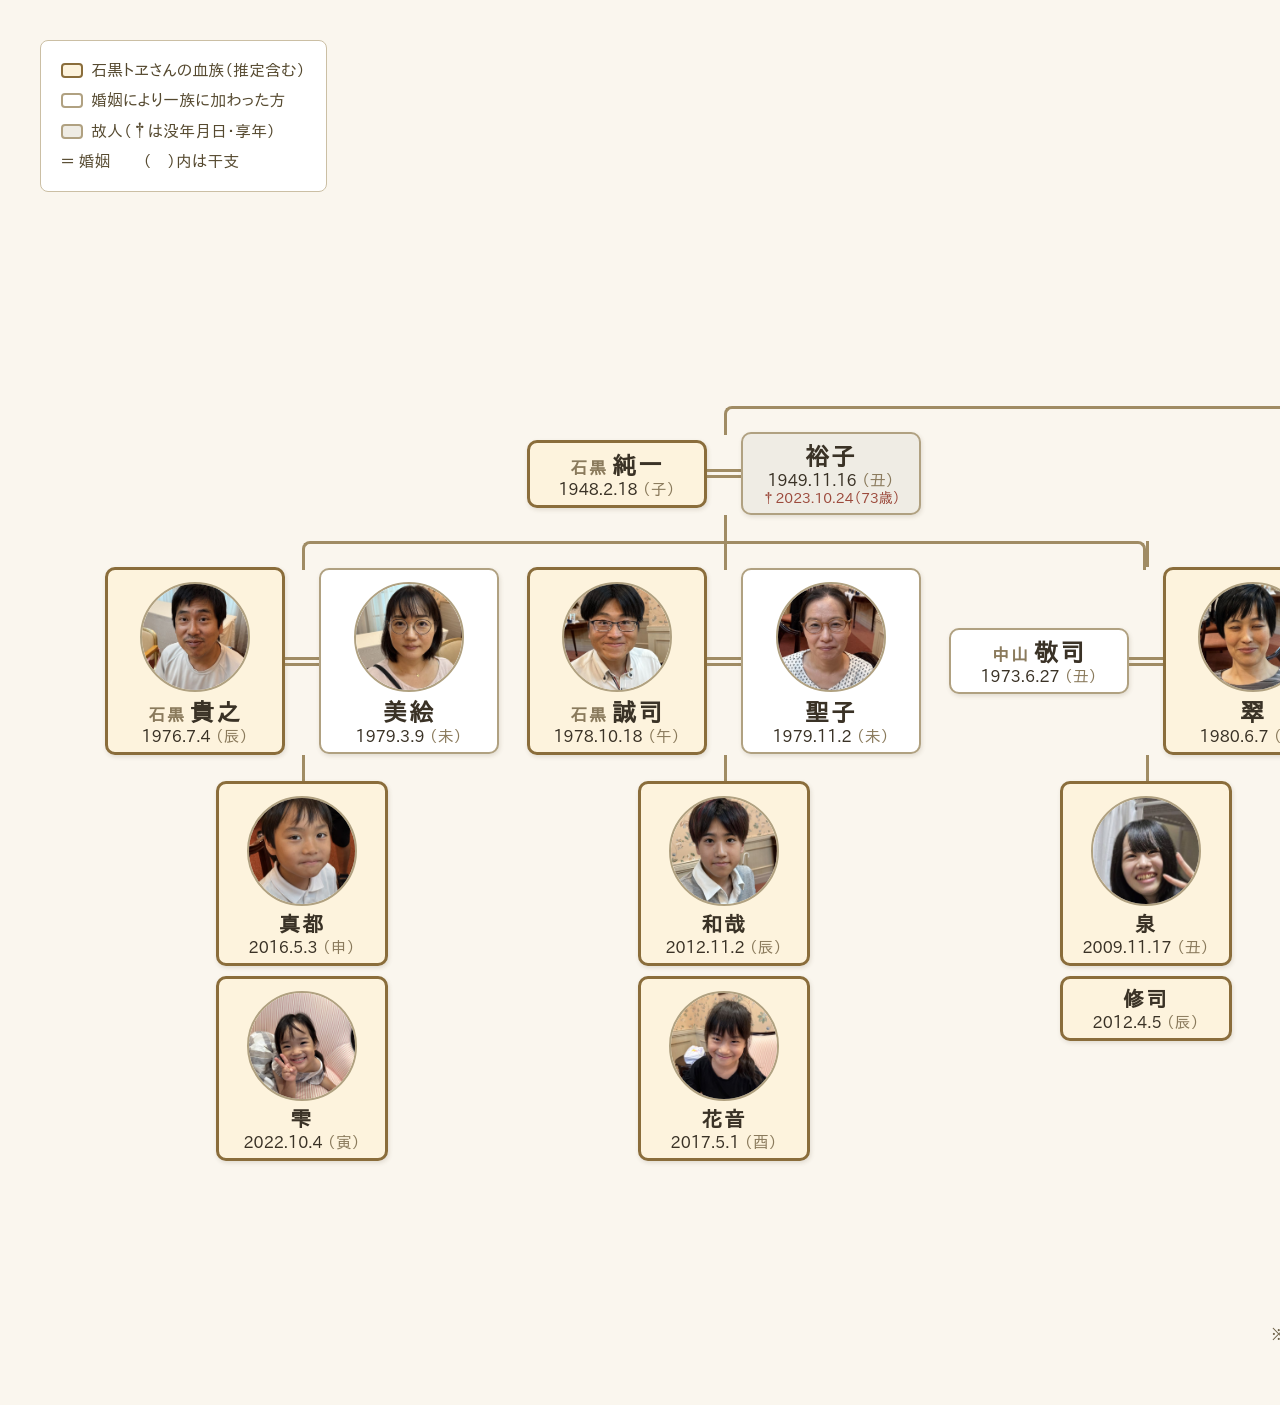
==== family-tree/family-tree.html @ 75225926 "Add photos for Kiyoko, Kazuya, Kanon, Midori, Izumi Co-Authored-By: Claude Fable 5 <noreply@anthropi" ====
<!DOCTYPE html>
<html lang="ja">
<head>
<meta charset="UTF-8">
<title>家系図</title>
<style>
  @page { size: 3400px 1460px; margin: 0; }
  * { margin: 0; padding: 0; box-sizing: border-box; }
  body {
    font-family: "IPAPGothic", "IPAGothic", sans-serif;
    background: #faf6ee;
    color: #3a3226;
    width: 3400px;
    padding: 40px 30px 30px;
  }
  h1 {
    text-align: center;
    font-size: 44px;
    letter-spacing: 24px;
    margin-bottom: 6px;
  }
  .subtitle {
    text-align: center;
    font-size: 18px;
    color: #8a7a5c;
    letter-spacing: 4px;
    margin-bottom: 24px;
  }

  /* ---- tree connectors ---- */
  .tree ul {
    display: flex;
    justify-content: center;
    padding-top: 26px;
    position: relative;
    list-style: none;
  }
  /* vertical line dropping from parent to children bus */
  .tree ul::before {
    content: '';
    position: absolute;
    top: 0; left: 50%;
    border-left: 3px solid #a08c64;
    height: 26px;
  }
  .tree li {
    display: flex;
    flex-direction: column;
    align-items: center;
    position: relative;
    padding: 26px 14px 0 14px;
  }
  .tree li::before, .tree li::after {
    content: '';
    position: absolute;
    top: 0; right: 50%;
    border-top: 3px solid #a08c64;
    width: 50%; height: 26px;
  }
  .tree li::after {
    right: auto; left: 50%;
    border-left: 3px solid #a08c64;
  }
  .tree li:only-child::after, .tree li:only-child::before { display: none; }
  .tree li:first-child::before, .tree li:last-child::after { border-top: 0 none; }
  .tree li:last-child::before {
    border-right: 3px solid #a08c64;
    border-radius: 0 8px 0 0;
  }
  .tree li:first-child::after { border-radius: 8px 0 0 0; }
  .tree > ul { padding-top: 0; }
  .tree > ul::before { display: none; }

  /* ---- person cards ---- */
  .person {
    background: #fff;
    border: 2px solid #b0a181;
    border-radius: 10px;
    padding: 10px 14px 8px;
    width: 180px;
    text-align: center;
    box-shadow: 1px 2px 4px rgba(90,75,45,.15);
  }
  .person .photo {
    width: 110px; height: 110px;
    border-radius: 50%;
    object-fit: cover;
    object-position: 50% 35%;
    border: 2px solid #b0a181;
    margin: 2px auto 8px;
    display: block;
  }
  .person .name {
    font-size: 24px;
    font-weight: bold;
    letter-spacing: 2px;
    margin-bottom: 4px;
    white-space: nowrap;
  }
  .person .name .sei { font-size: 17px; color: #8a7a5c; margin-right: 4px; }
  .person .birth { font-size: 16px; white-space: nowrap; }
  .person .eto { color: #8a7a5c; }
  .person .death {
    font-size: 14px;
    color: #9c4a3c;
    margin-top: 3px;
    white-space: nowrap;
  }
  .person .memo {
    font-size: 13px;
    color: #4a6f9c;
    margin-top: 3px;
    white-space: nowrap;
  }
  .blood { border-color: #8a6d3b; border-width: 3px; background: #fdf3dd; }
  .deceased { background: #efece4; }
  .blood.deceased { background: #ece2cc; }

  /* ---- couples ---- */
  .couple { display: flex; align-items: center; }
  .marr {
    width: 34px;
    display: flex; flex-direction: column; align-items: center;
    flex-shrink: 0;
  }
  .marr .dbl {
    width: 100%;
    height: 9px;
    border-top: 3px solid #a08c64;
    border-bottom: 3px solid #a08c64;
  }
  .marr.dashed .dbl { border-top-style: dashed; border-bottom-style: dashed; }
  .marr .mlabel {
    font-size: 12px;
    color: #4a6f9c;
    white-space: nowrap;
    margin-top: 3px;
  }

  /* ---- leaf children shown as vertical stack ---- */
  ul.kids-v {
    display: flex;
    flex-direction: column;
    align-items: center;
    padding-top: 26px;
    position: relative;
    list-style: none;
  }
  ul.kids-v::before {
    content: '';
    position: absolute;
    top: 0; left: 50%;
    border-left: 3px solid #a08c64;
    height: 26px;
  }
  ul.kids-v li { padding: 0 0 10px 0; }
  ul.kids-v li::before, ul.kids-v li::after { display: none; }
  ul.kids-v .person { width: 172px; }
  ul.kids-v .person .name { font-size: 21px; }

  /* legend + notes */
  .legend {
    position: absolute;
    top: 40px; left: 40px;
    font-size: 16px;
    line-height: 1.9;
    background: #fff;
    border: 1px solid #cbbfa4;
    border-radius: 8px;
    padding: 14px 20px;
    color: #55492f;
  }
  .legend .chip {
    display: inline-block;
    width: 22px; height: 15px;
    border-radius: 4px;
    vertical-align: -2px;
    margin-right: 8px;
    border: 2px solid #b0a181;
    background: #fff;
  }
  .legend .chip.b { border-color: #8a6d3b; background: #fdf3dd; }
  .legend .chip.d { background: #efece4; }
  .notes {
    margin-top: 28px;
    font-size: 15px;
    color: #6b5f45;
    line-height: 1.8;
    text-align: center;
  }
</style>
</head>
<body>
<div class="legend">
  <div><span class="chip b"></span>石黒トヱさんの血族（推定含む）</div>
  <div><span class="chip"></span>婚姻により一族に加わった方</div>
  <div><span class="chip d"></span>故人（†は没年月日・享年）</div>
  <div>＝ 婚姻　　（　）内は干支</div>
</div>

<h1>家 系 図</h1>
<div class="subtitle">― 誕生日一覧より作成 ―</div>

<div class="tree">
<ul>
<li>
  <div class="person blood deceased">
    <div class="name"><span class="sei">石黒</span>トヱ</div>
    <div class="birth">1898.8.24 <span class="eto">（戌）</span></div>
    <div class="death">†1997.1.28（98歳）</div>
  </div>
  <ul>
  <li>
    <div class="couple">
      <div class="person blood deceased">
        <div class="name"><span class="sei">石黒</span>一雄</div>
        <div class="birth">1922.10.29 <span class="eto">（戌）</span></div>
        <div class="death">†2021.8.13（98歳）</div>
      </div>
      <div class="marr"><div class="dbl"></div></div>
      <div class="person deceased">
        <div class="name">静子</div>
        <div class="birth">1924.12.30 <span class="eto">（子）</span></div>
        <div class="death">†2020.8.27（95歳）</div>
      </div>
    </div>
    <ul>
      <!-- ===== 石黒 純一 家 ===== -->
      <li>
        <div class="couple">
          <div class="person blood">
            <div class="name"><span class="sei">石黒</span>純一</div>
            <div class="birth">1948.2.18 <span class="eto">（子）</span></div>
          </div>
          <div class="marr"><div class="dbl"></div></div>
          <div class="person deceased">
            <div class="name">裕子</div>
            <div class="birth">1949.11.16 <span class="eto">（丑）</span></div>
            <div class="death">†2023.10.24（73歳）</div>
          </div>
        </div>
        <ul>
          <li>
            <div class="couple">
              <div class="person blood">
                <img class="photo" src="photos/takayuki.jpg" alt="">
                <div class="name"><span class="sei">石黒</span>貴之</div>
                <div class="birth">1976.7.4 <span class="eto">（辰）</span></div>
              </div>
              <div class="marr"><div class="dbl"></div></div>
              <div class="person">
                <img class="photo" src="photos/mie.jpg" alt="">
                <div class="name">美絵</div>
                <div class="birth">1979.3.9 <span class="eto">（未）</span></div>
              </div>
            </div>
            <ul class="kids-v">
              <li><div class="person blood">
                <img class="photo" src="photos/manato.jpg" alt="">
                <div class="name">真都</div>
                <div class="birth">2016.5.3 <span class="eto">（申）</span></div>
              </div></li>
              <li><div class="person blood">
                <img class="photo" src="photos/shizuku.jpg" alt="">
                <div class="name">雫</div>
                <div class="birth">2022.10.4 <span class="eto">（寅）</span></div>
              </div></li>
            </ul>
          </li>
          <li>
            <div class="couple">
              <div class="person blood">
                <img class="photo" src="photos/seiji.jpg" alt="">
                <div class="name"><span class="sei">石黒</span>誠司</div>
                <div class="birth">1978.10.18 <span class="eto">（午）</span></div>
              </div>
              <div class="marr"><div class="dbl"></div></div>
              <div class="person">
                <img class="photo" src="photos/kiyoko.jpg" alt="">
                <div class="name">聖子</div>
                <div class="birth">1979.11.2 <span class="eto">（未）</span></div>
              </div>
            </div>
            <ul class="kids-v">
              <li><div class="person blood">
                <img class="photo" src="photos/kazuya.jpg" alt="">
                <div class="name">和哉</div>
                <div class="birth">2012.11.2 <span class="eto">（辰）</span></div>
              </div></li>
              <li><div class="person blood">
                <img class="photo" src="photos/kanon.jpg" alt="">
                <div class="name">花音</div>
                <div class="birth">2017.5.1 <span class="eto">（酉）</span></div>
              </div></li>
            </ul>
          </li>
          <li>
            <div class="couple">
              <div class="person">
                <div class="name"><span class="sei">中山</span>敬司</div>
                <div class="birth">1973.6.27 <span class="eto">（丑）</span></div>
              </div>
              <div class="marr"><div class="dbl"></div></div>
              <div class="person blood">
                <img class="photo" src="photos/midori.jpg" alt="">
                <div class="name">翠</div>
                <div class="birth">1980.6.7 <span class="eto">（申）</span></div>
              </div>
            </div>
            <ul class="kids-v">
              <li><div class="person blood">
                <img class="photo" src="photos/izumi.jpg" alt="">
                <div class="name">泉</div>
                <div class="birth">2009.11.17 <span class="eto">（丑）</span></div>
              </div></li>
              <li><div class="person blood">
                <div class="name">修司</div>
                <div class="birth">2012.4.5 <span class="eto">（辰）</span></div>
              </div></li>
            </ul>
          </li>
        </ul>
      </li>

      <!-- ===== 大東 家 ===== -->
      <li>
        <div class="couple">
          <div class="person">
            <img class="photo" src="photos/dan.jpg" alt="">
            <div class="name"><span class="sei">大東</span>断</div>
            <div class="birth">1947.7.19 <span class="eto">（亥）</span></div>
          </div>
          <div class="marr"><div class="dbl"></div></div>
          <div class="person blood">
            <img class="photo" src="photos/tomoko.jpg" alt="">
            <div class="name">知子</div>
            <div class="birth">1950.11.9 <span class="eto">（寅）</span></div>
          </div>
        </div>
        <ul>
          <li>
            <div class="couple">
              <div class="person">
                <img class="photo" src="photos/takeshi.jpg" alt="">
                <div class="name"><span class="sei">坂本</span>武</div>
                <div class="birth">1971.6.11 <span class="eto">（亥）</span></div>
              </div>
              <div class="marr"><div class="dbl"></div></div>
              <div class="person blood deceased">
                <img class="photo" src="photos/yoko.jpg" alt="">
                <div class="name">葉子</div>
                <div class="birth">1973.4.11 <span class="eto">（丑）</span></div>
                <div class="death">†2026.4.2（52歳）</div>
              </div>
            </div>
            <ul class="kids-v">
              <li><div class="person blood">
                <img class="photo" src="photos/minori.jpg" alt="">
                <div class="name">美乃莉</div>
                <div class="birth">2002.8.19 <span class="eto">（午）</span></div>
              </div></li>
              <li><div class="person blood">
                <img class="photo" src="photos/takuma.jpg" alt="">
                <div class="name">拓馬</div>
                <div class="birth">2005.12.5 <span class="eto">（酉）</span></div>
              </div></li>
            </ul>
          </li>
          <li>
            <div class="couple">
              <div class="person blood">
                <img class="photo" src="photos/tetsuya.jpg" alt="">
                <div class="name"><span class="sei">大東</span>徹也</div>
                <div class="birth">1975.7.19 <span class="eto">（卯）</span></div>
              </div>
              <div class="marr"><div class="dbl"></div></div>
              <div class="person">
                <div class="name">久美</div>
                <div class="birth">1976.5.30 <span class="eto">（辰）</span></div>
              </div>
            </div>
            <ul class="kids-v">
              <li><div class="person blood">
                <img class="photo" src="photos/kiki.jpg" alt="">
                <div class="name">希妃</div>
                <div class="birth">2003.12.18 <span class="eto">（未）</span></div>
              </div></li>
            </ul>
          </li>
          <li>
            <div class="couple">
              <div class="person blood">
                <img class="photo" src="photos/miho.jpg" alt="">
                <div class="name"><span class="sei">大東</span>美穂</div>
                <div class="birth">1978.5.10 <span class="eto">（午）</span></div>
                <div class="memo">2025.5.23 中島姓に</div>
              </div>
              <div class="marr dashed"><div class="dbl"></div></div>
              <div class="person">
                <div class="name"><span class="sei">中島</span>陽介</div>
                <div class="birth">1978.10.11 <span class="eto">（午）</span></div>
              </div>
            </div>
            <ul class="kids-v">
              <li><div class="person blood">
                <img class="photo" src="photos/aika.jpg" alt="">
                <div class="name">愛果</div>
                <div class="birth">2014.1.24 <span class="eto">（午）</span></div>
              </div></li>
              <li><div class="person blood">
                <img class="photo" src="photos/aoya.jpg" alt="">
                <div class="name">蒼弥</div>
                <div class="birth">2015.9.17 <span class="eto">（未）</span></div>
              </div></li>
            </ul>
          </li>
        </ul>
      </li>

      <!-- ===== 露口 家 ===== -->
      <li>
        <div class="couple">
          <div class="person">
            <div class="name"><span class="sei">露口</span>洋一郎</div>
            <div class="birth">1953.11.9 <span class="eto">（巳）</span></div>
          </div>
          <div class="marr"><div class="dbl"></div></div>
          <div class="person blood">
            <div class="name">真理子</div>
            <div class="birth">1953.8.6 <span class="eto">（巳）</span></div>
          </div>
        </div>
        <ul>
          <li>
            <div class="couple">
              <div class="person blood">
                <div class="name"><span class="sei">露口</span>信二</div>
                <div class="birth">1986.12.8 <span class="eto">（寅）</span></div>
              </div>
              <div class="marr"><div class="dbl"></div></div>
              <div class="person">
                <div class="name">紫緒里</div>
                <div class="birth">1980.12.26 <span class="eto">（申）</span></div>
              </div>
            </div>
            <ul class="kids-v">
              <li><div class="person blood">
                <div class="name">結羽</div>
                <div class="birth">2001.11.23 <span class="eto">（巳）</span></div>
              </div></li>
              <li><div class="person blood">
                <div class="name">凛音</div>
                <div class="birth">2004.10.3 <span class="eto">（申）</span></div>
              </div></li>
              <li><div class="person blood">
                <div class="name">碧葉</div>
                <div class="birth">2013.11.29 <span class="eto">（巳）</span></div>
              </div></li>
            </ul>
          </li>
          <li>
            <div class="person blood">
              <div class="name"><span class="sei">露口</span>洋暁</div>
              <div class="birth">1982.3.23 <span class="eto">（戌）</span></div>
            </div>
          </li>
        </ul>
      </li>
    </ul>
  </li>
  </ul>
</li>
</ul>
</div>

<div class="notes">
  ※ 石黒トヱ－一雄の親子関係、および知子・真理子が一雄・静子夫妻の子（純一のきょうだい）である点は、一覧表の並びからの推定です。<br>
  ※ 大東美穂は2025.5.23に中島陽介と婚姻し中島姓となっています（愛果・蒼弥の続柄は原本の記載に基づき美穂の子として記載）。
</div>
</body>
</html>
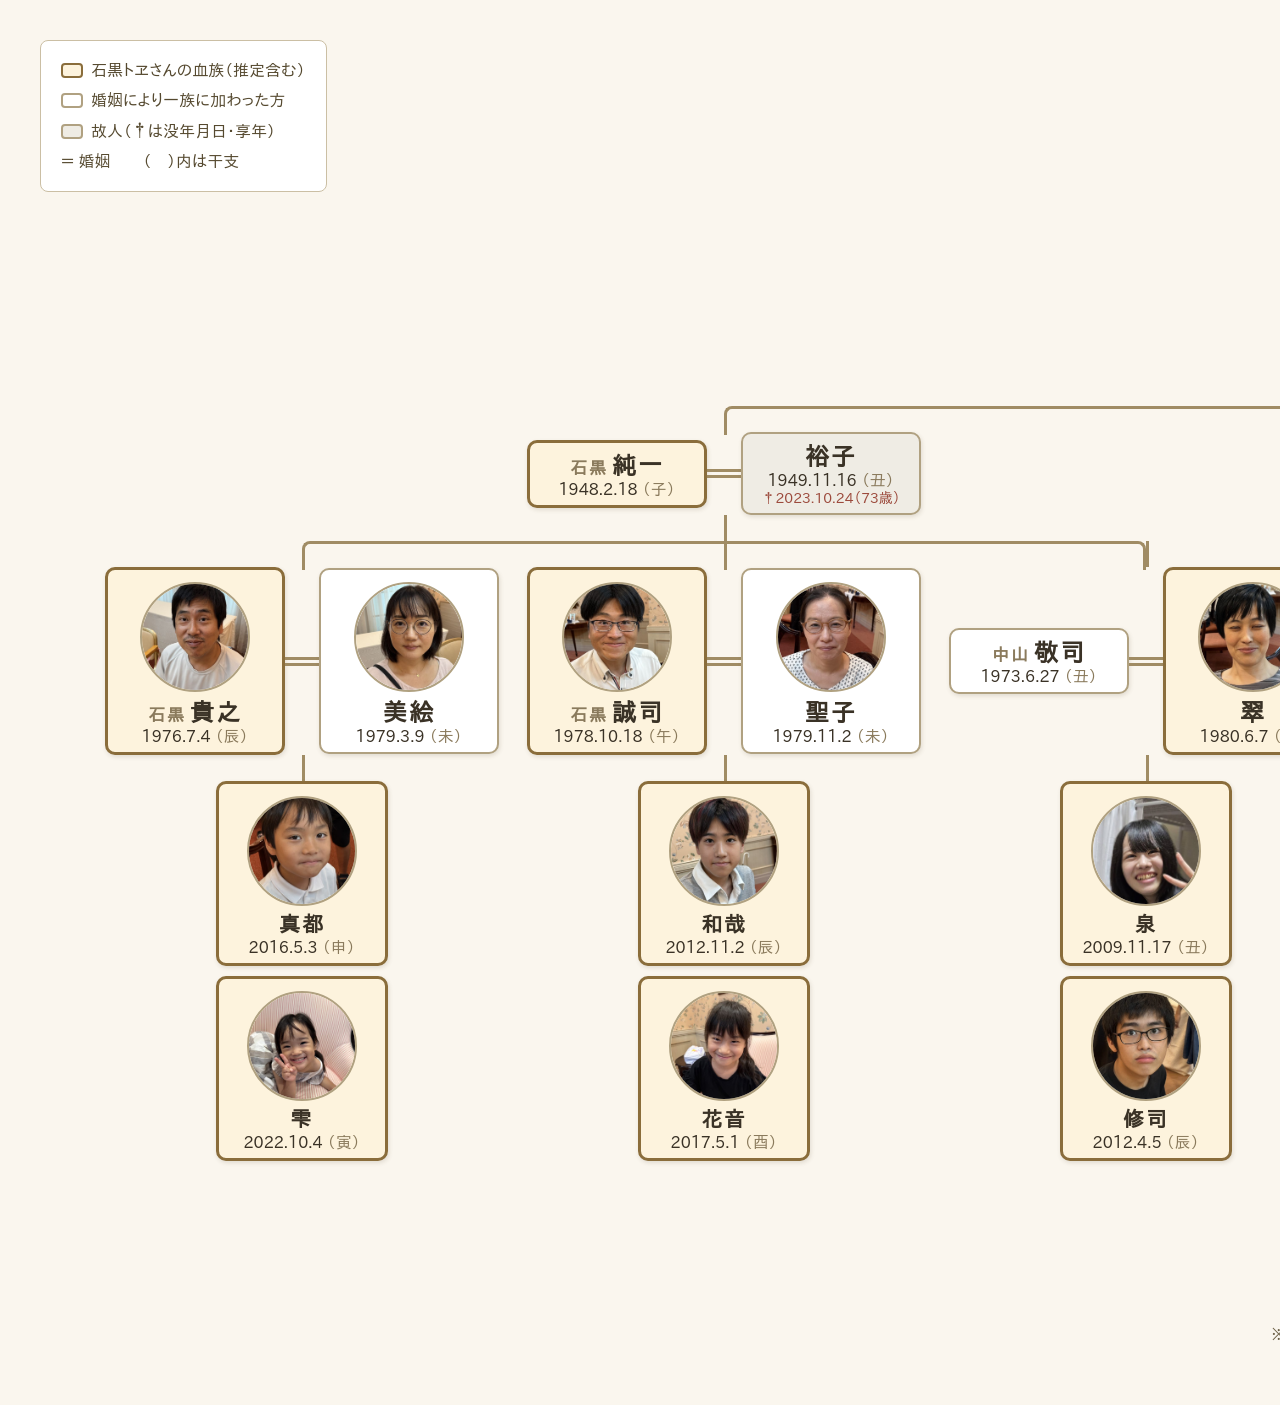
==== commit 1d57eb86: "Add Shuji photo Co-Authored-By: Claude Fable 5 <noreply@anthropic.com> Claude-Session: https://claud" ====
--- a/family-tree/family-tree.html
+++ b/family-tree/family-tree.html
@@ -314,6 +314,7 @@
                 <div class="birth">2009.11.17 <span class="eto">（丑）</span></div>
               </div></li>
               <li><div class="person blood">
+                <img class="photo" src="photos/shuji.jpg" alt="">
                 <div class="name">修司</div>
                 <div class="birth">2012.4.5 <span class="eto">（辰）</span></div>
               </div></li>
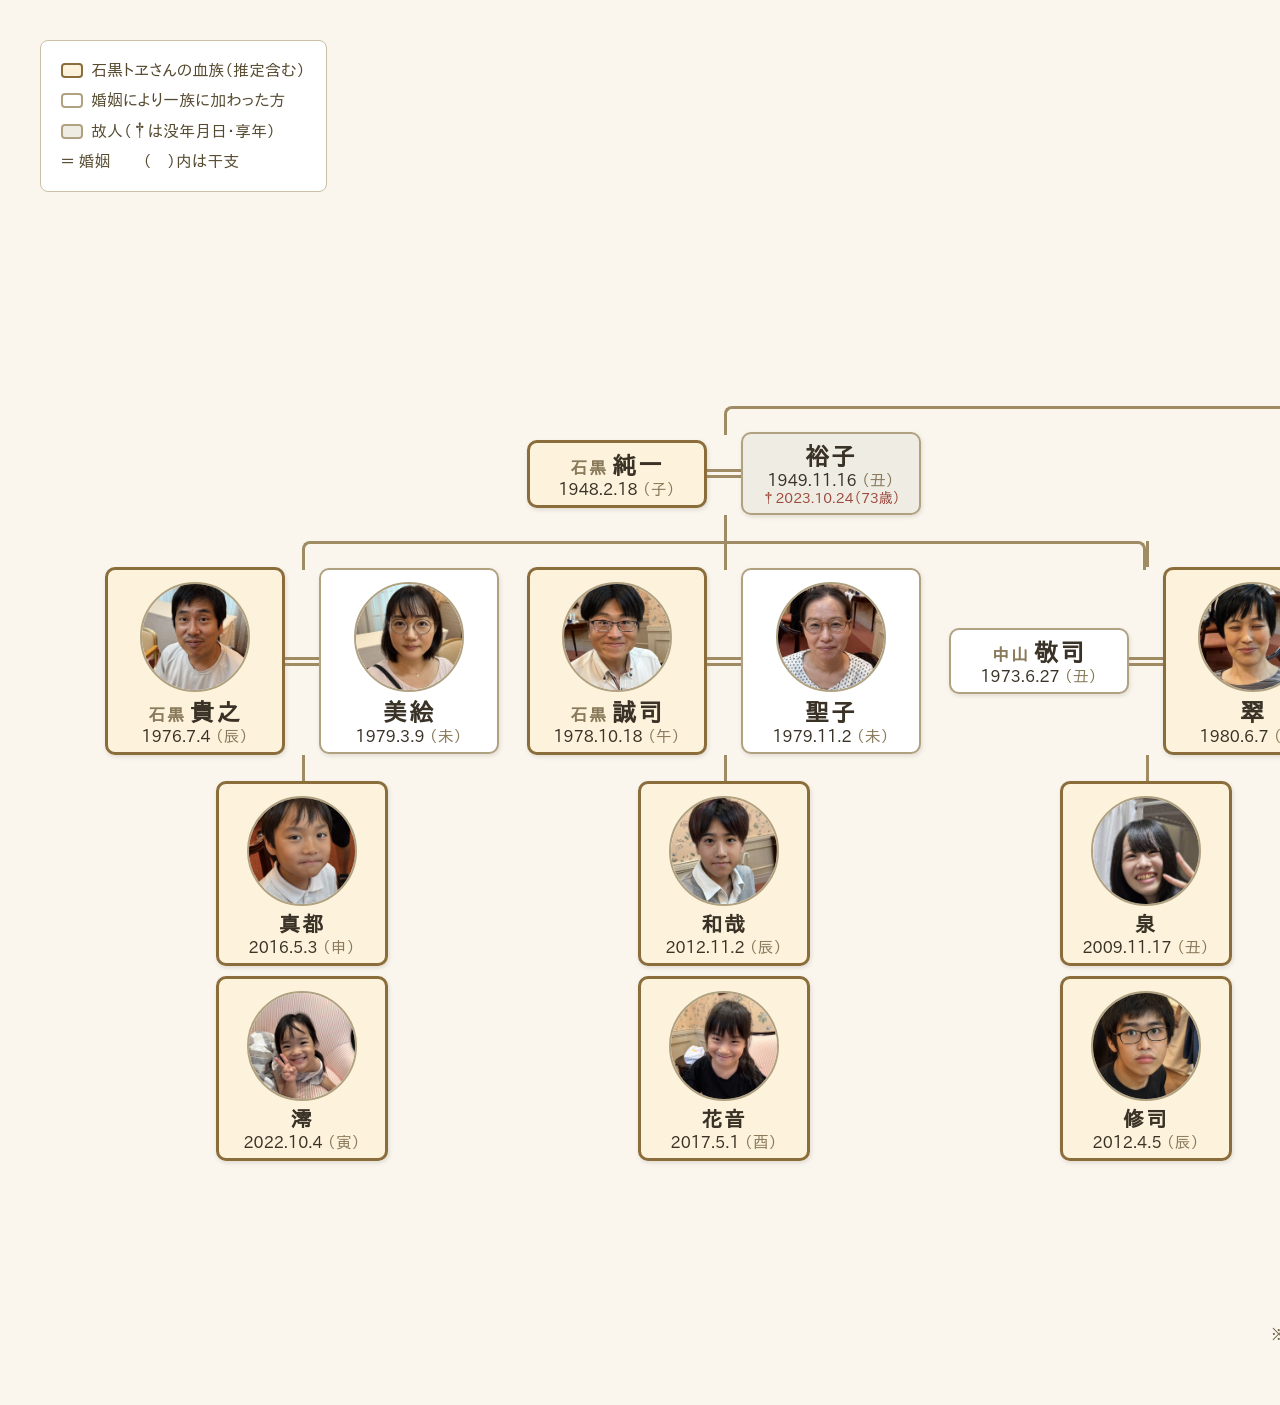
==== commit 1025cf87: "Correct Shizuku back to Mio Co-Authored-By: Claude Fable 5 <noreply@anthropic.com> Claude-Session: h" ====
--- a/family-tree/family-tree.html
+++ b/family-tree/family-tree.html
@@ -261,8 +261,8 @@
                 <div class="birth">2016.5.3 <span class="eto">（申）</span></div>
               </div></li>
               <li><div class="person blood">
-                <img class="photo" src="photos/shizuku.jpg" alt="">
-                <div class="name">雫</div>
+                <img class="photo" src="photos/mio.jpg" alt="">
+                <div class="name">澪</div>
                 <div class="birth">2022.10.4 <span class="eto">（寅）</span></div>
               </div></li>
             </ul>
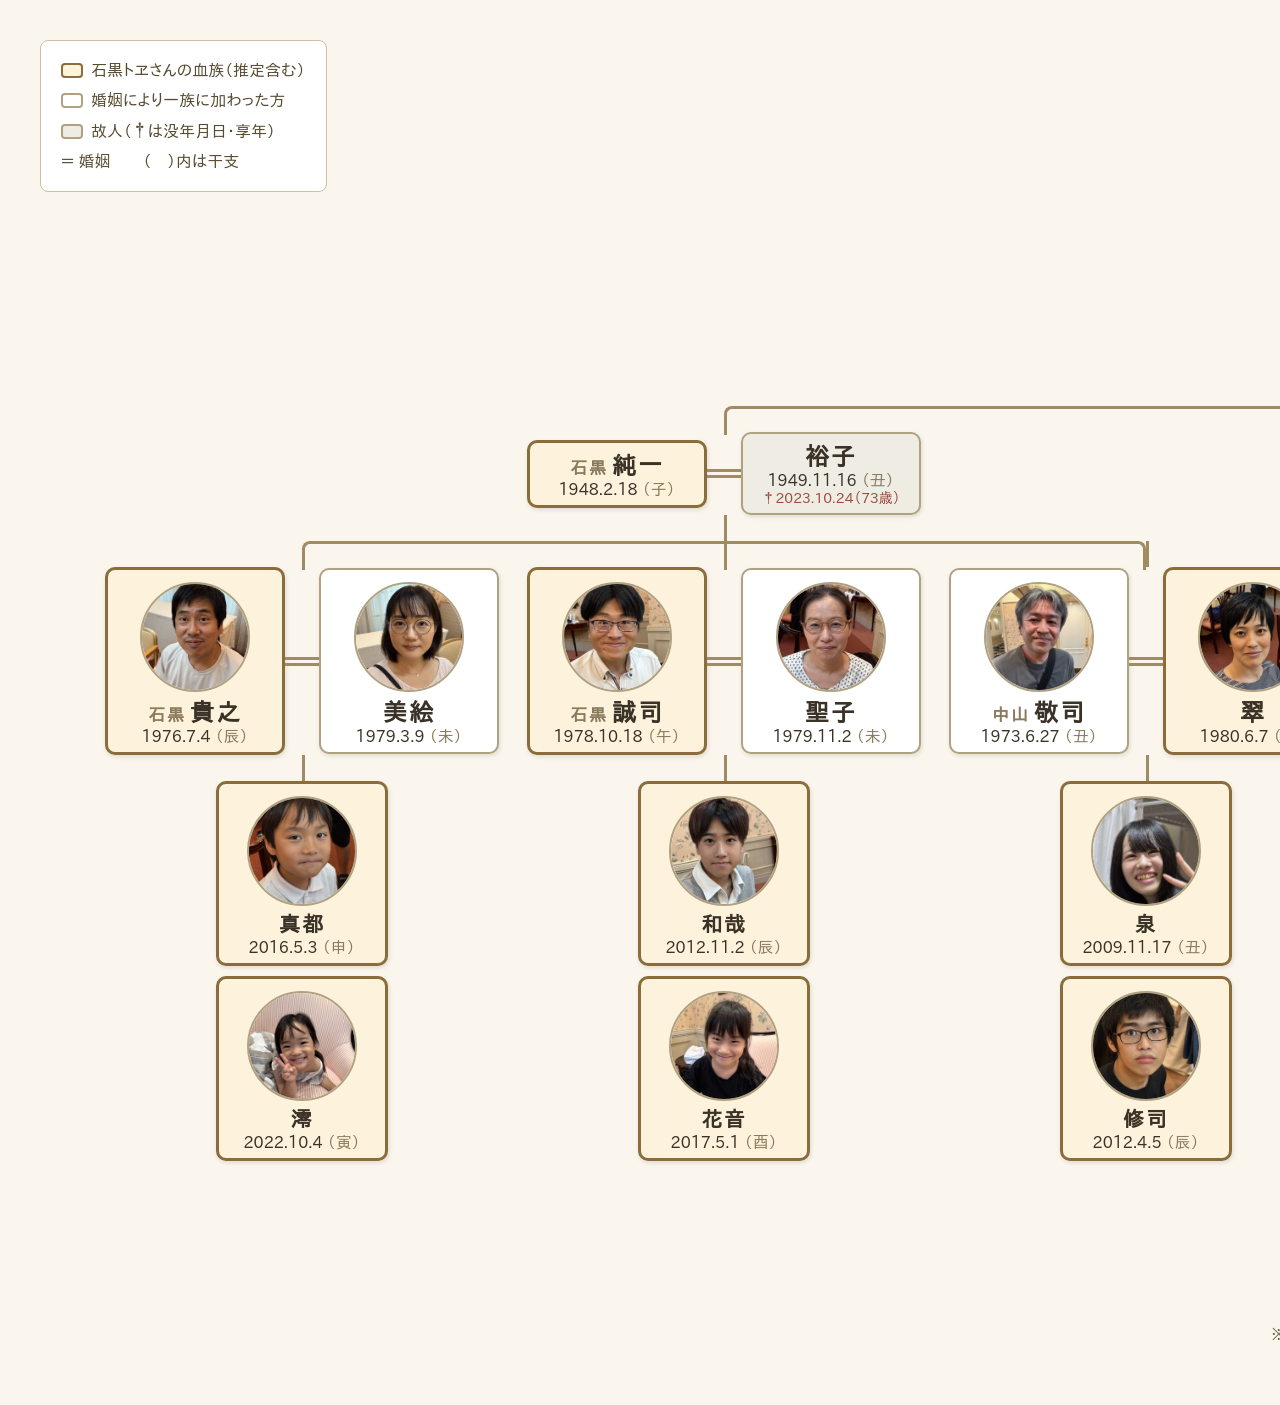
==== commit 1e1bb3a8: "Add photos for Keiji, Yoichiro, Mariko, Shinji; update Midori photo Co-Authored-By: Claude Fable 5 <" ====
--- a/family-tree/family-tree.html
+++ b/family-tree/family-tree.html
@@ -297,6 +297,7 @@
           <li>
             <div class="couple">
               <div class="person">
+                <img class="photo" src="photos/keiji.jpg" alt="">
                 <div class="name"><span class="sei">中山</span>敬司</div>
                 <div class="birth">1973.6.27 <span class="eto">（丑）</span></div>
               </div>
@@ -422,11 +423,13 @@
       <li>
         <div class="couple">
           <div class="person">
+            <img class="photo" src="photos/yoichiro.jpg" alt="">
             <div class="name"><span class="sei">露口</span>洋一郎</div>
             <div class="birth">1953.11.9 <span class="eto">（巳）</span></div>
           </div>
           <div class="marr"><div class="dbl"></div></div>
           <div class="person blood">
+            <img class="photo" src="photos/mariko.jpg" alt="">
             <div class="name">真理子</div>
             <div class="birth">1953.8.6 <span class="eto">（巳）</span></div>
           </div>
@@ -435,6 +438,7 @@
           <li>
             <div class="couple">
               <div class="person blood">
+                <img class="photo" src="photos/shinji.jpg" alt="">
                 <div class="name"><span class="sei">露口</span>信二</div>
                 <div class="birth">1986.12.8 <span class="eto">（寅）</span></div>
               </div>
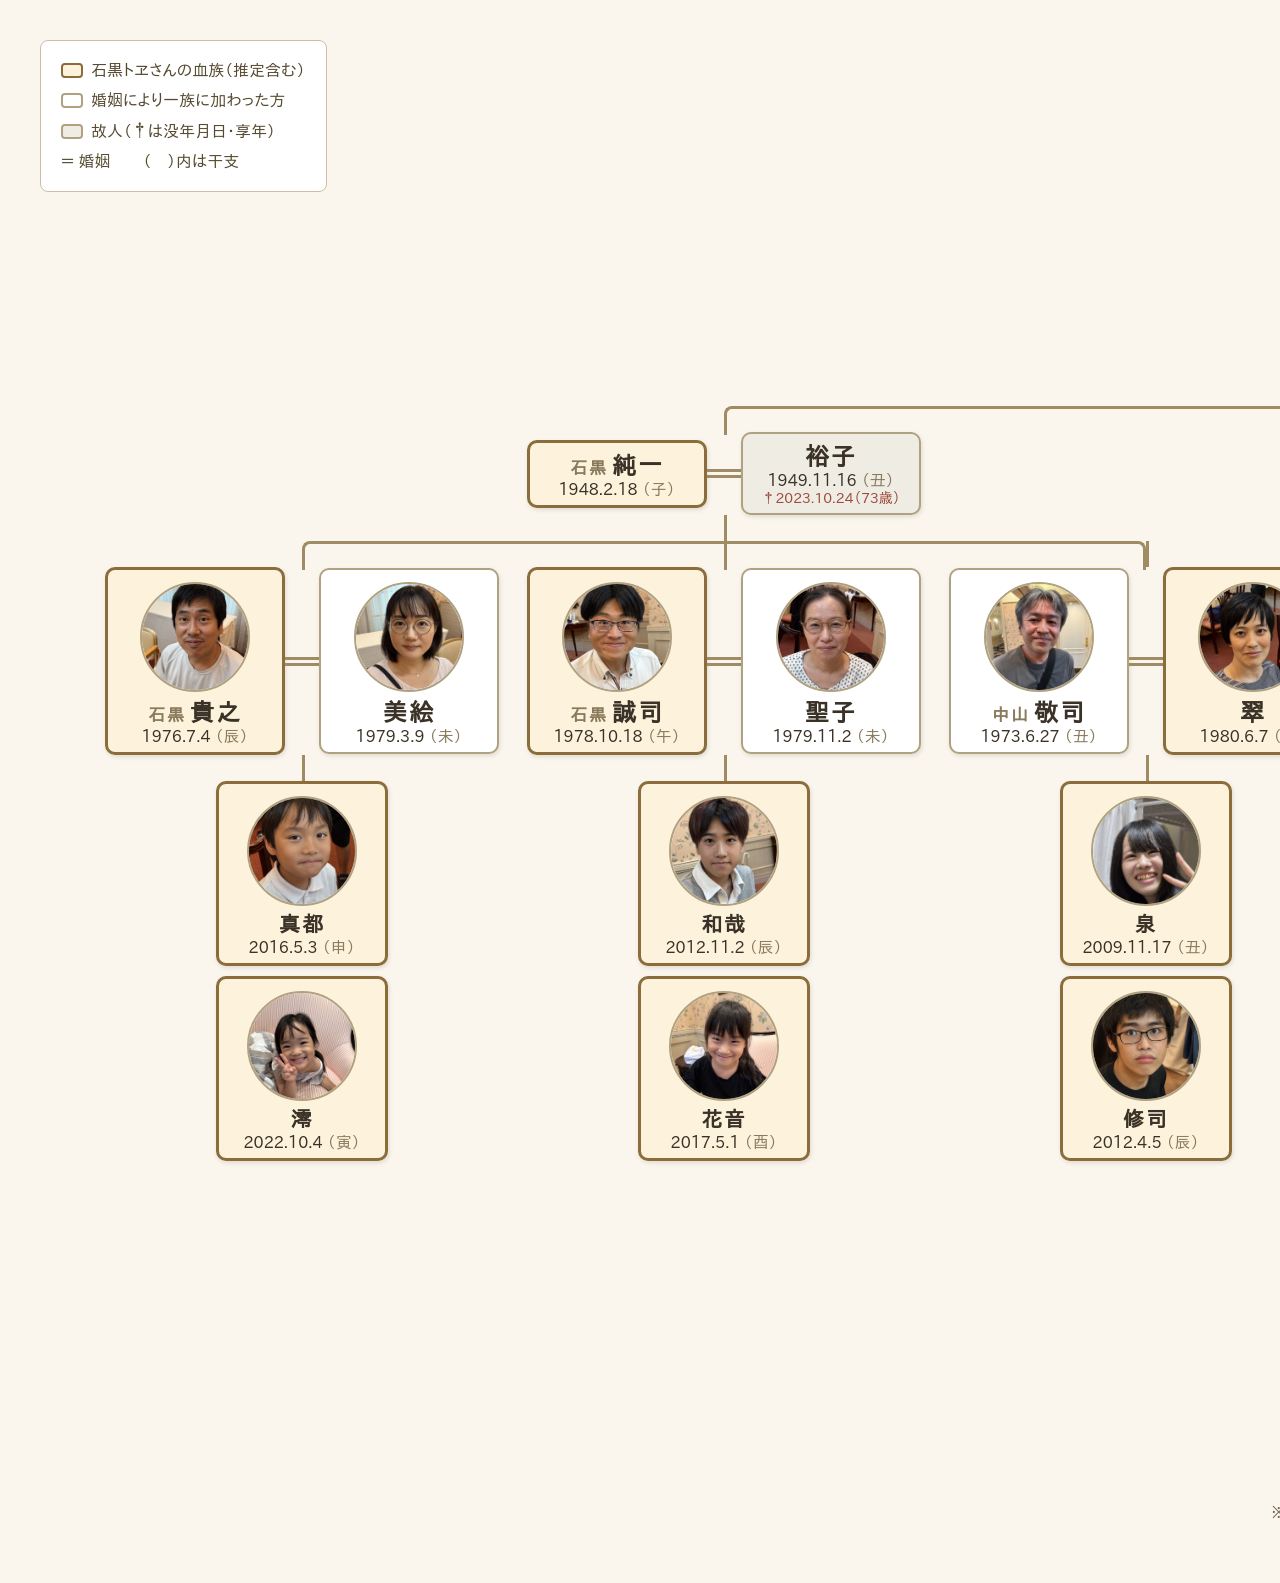
==== commit b66d9a0d: "Add Tsuyuguchi family photos Co-Authored-By: Claude Fable 5 <noreply@anthropic.com> Claude-Session: " ====
--- a/family-tree/family-tree.html
+++ b/family-tree/family-tree.html
@@ -4,7 +4,7 @@
 <meta charset="UTF-8">
 <title>家系図</title>
 <style>
-  @page { size: 3400px 1460px; margin: 0; }
+  @page { size: 3400px 1620px; margin: 0; }
   * { margin: 0; padding: 0; box-sizing: border-box; }
   body {
     font-family: "IPAPGothic", "IPAGothic", sans-serif;
@@ -444,20 +444,24 @@
               </div>
               <div class="marr"><div class="dbl"></div></div>
               <div class="person">
+                <img class="photo" src="photos/shiori.jpg" alt="">
                 <div class="name">紫緒里</div>
                 <div class="birth">1980.12.26 <span class="eto">（申）</span></div>
               </div>
             </div>
             <ul class="kids-v">
               <li><div class="person blood">
+                <img class="photo" src="photos/yuiha.jpg" alt="">
                 <div class="name">結羽</div>
                 <div class="birth">2001.11.23 <span class="eto">（巳）</span></div>
               </div></li>
               <li><div class="person blood">
+                <img class="photo" src="photos/rinne.jpg" alt="">
                 <div class="name">凛音</div>
                 <div class="birth">2004.10.3 <span class="eto">（申）</span></div>
               </div></li>
               <li><div class="person blood">
+                <img class="photo" src="photos/aoba.jpg" alt="">
                 <div class="name">碧葉</div>
                 <div class="birth">2013.11.29 <span class="eto">（巳）</span></div>
               </div></li>
@@ -465,6 +469,7 @@
           </li>
           <li>
             <div class="person blood">
+              <img class="photo" src="photos/hiroaki.jpg" alt="">
               <div class="name"><span class="sei">露口</span>洋暁</div>
               <div class="birth">1982.3.23 <span class="eto">（戌）</span></div>
             </div>
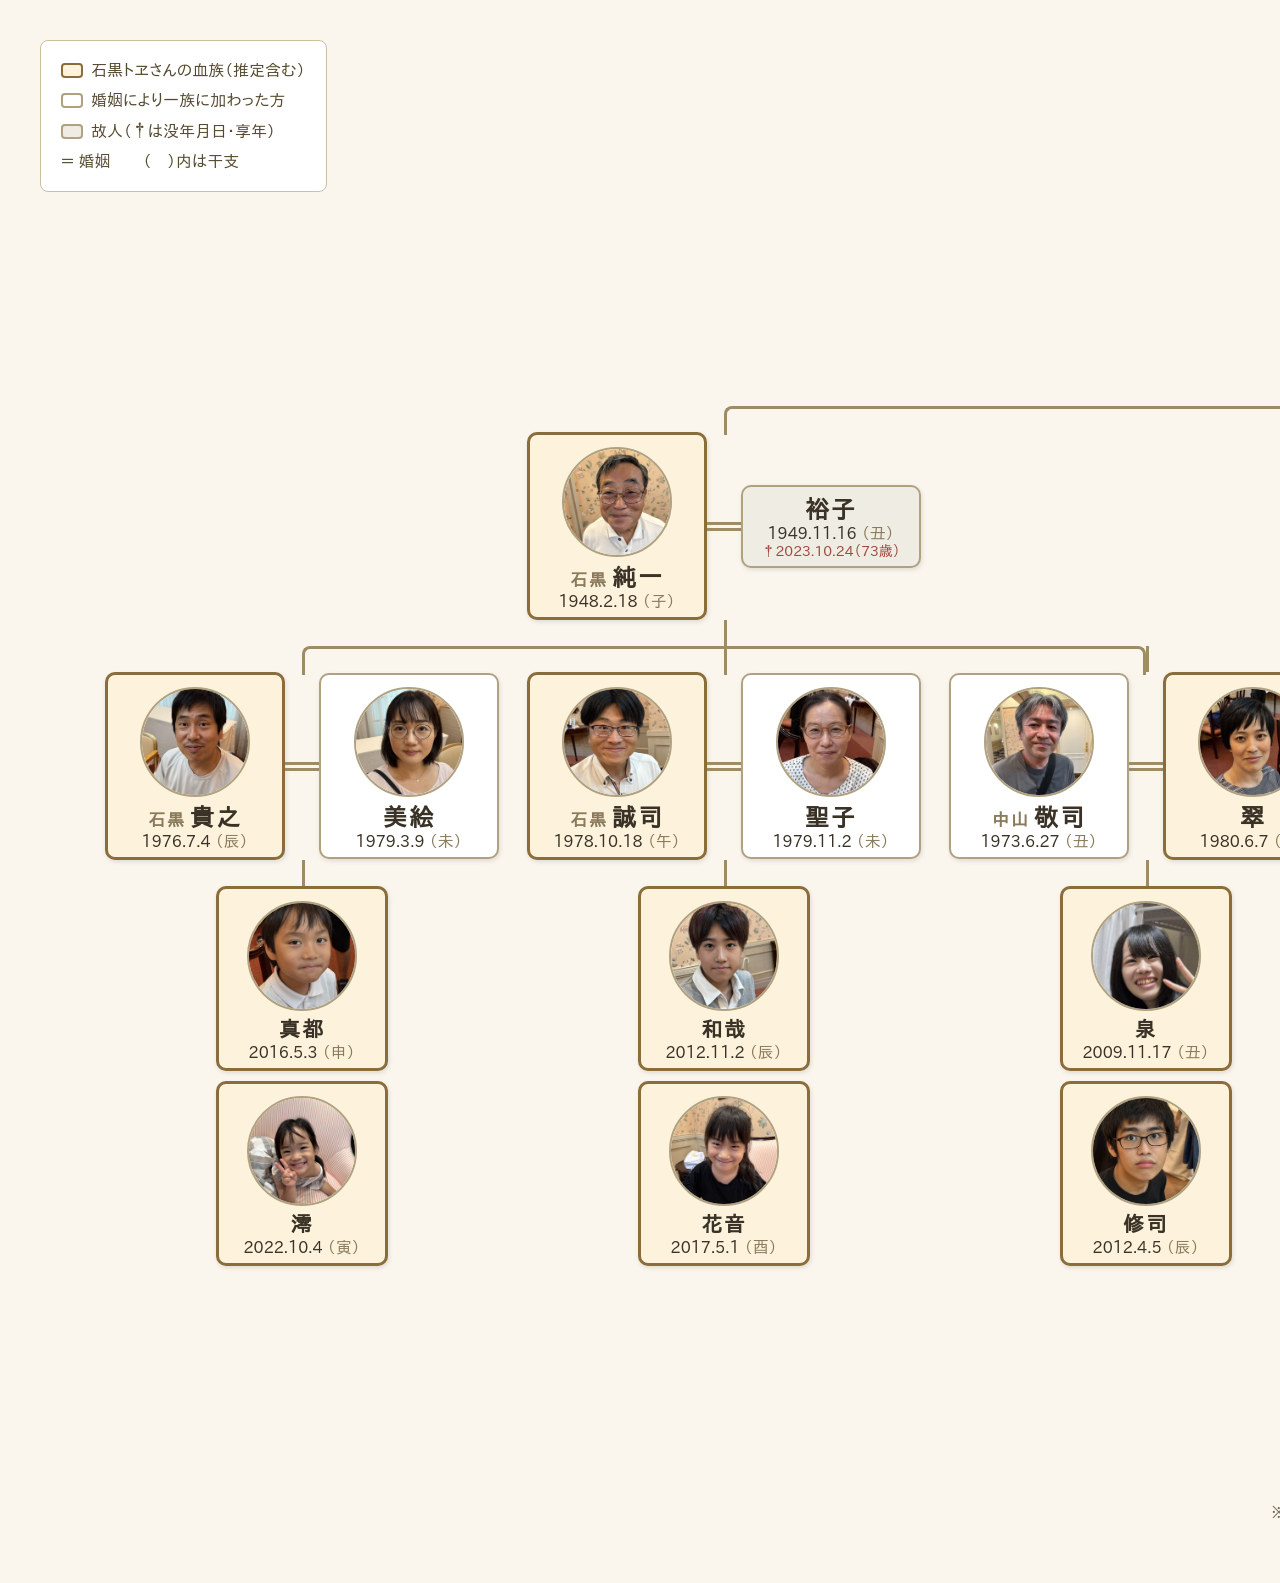
==== commit 147531d2: "Add Junichi photo Co-Authored-By: Claude Fable 5 <noreply@anthropic.com> Claude-Session: https://cla" ====
--- a/family-tree/family-tree.html
+++ b/family-tree/family-tree.html
@@ -229,6 +229,7 @@
       <li>
         <div class="couple">
           <div class="person blood">
+            <img class="photo" src="photos/junichi.jpg" alt="">
             <div class="name"><span class="sei">石黒</span>純一</div>
             <div class="birth">1948.2.18 <span class="eto">（子）</span></div>
           </div>
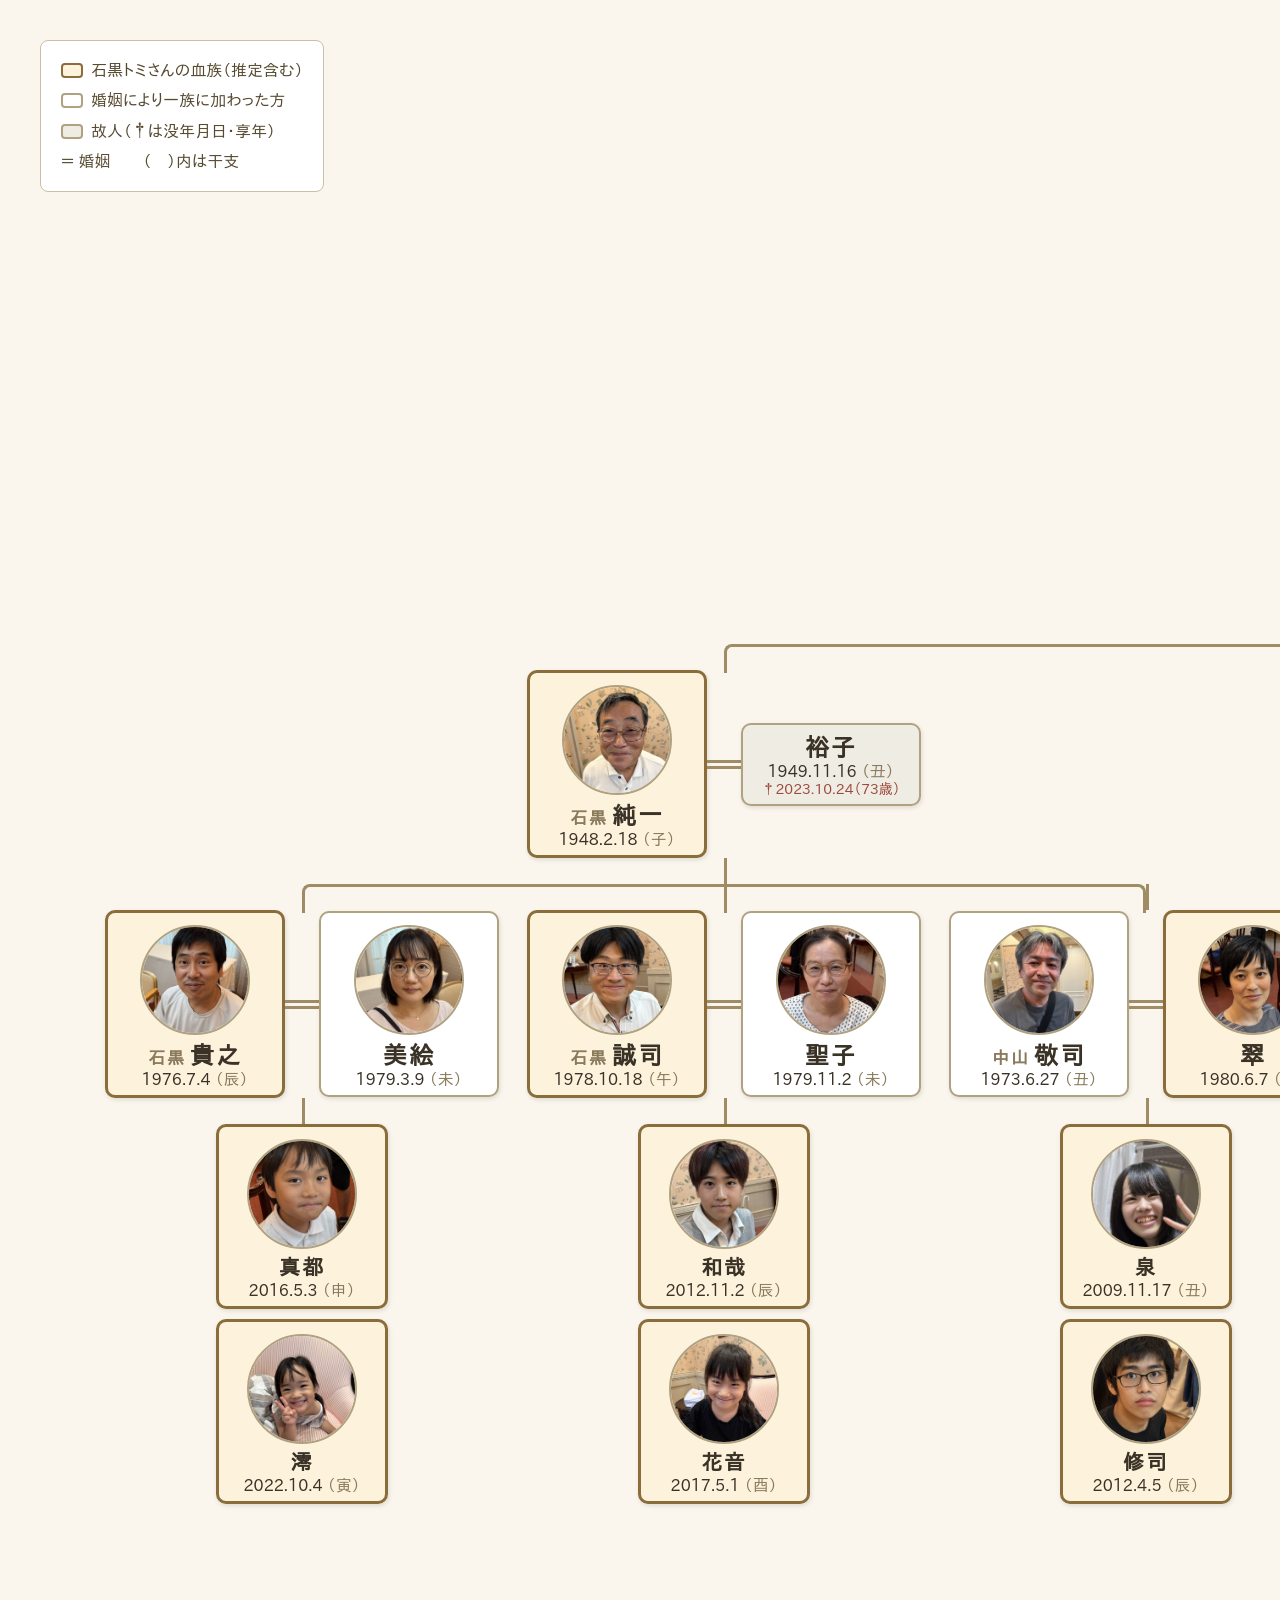
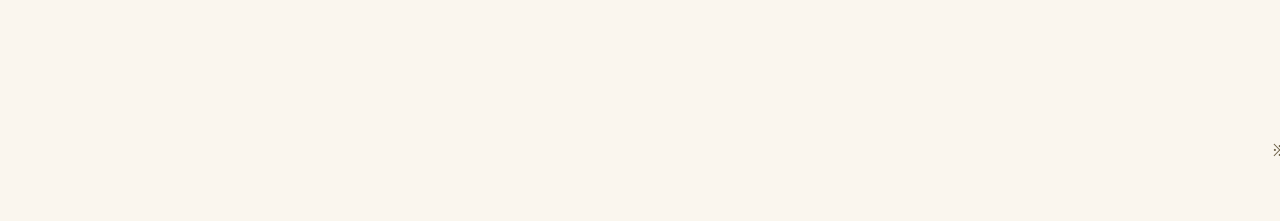
==== commit 66494a8d: "Add Tomi, Shizuko, Kumi photos; correct matriarch name to Tomi Co-Authored-By: Claude Fable 5 <norep" ====
--- a/family-tree/family-tree.html
+++ b/family-tree/family-tree.html
@@ -4,7 +4,7 @@
 <meta charset="UTF-8">
 <title>家系図</title>
 <style>
-  @page { size: 3400px 1620px; margin: 0; }
+  @page { size: 3400px 1830px; margin: 0; }
   * { margin: 0; padding: 0; box-sizing: border-box; }
   body {
     font-family: "IPAPGothic", "IPAGothic", sans-serif;
@@ -192,7 +192,7 @@
 </head>
 <body>
 <div class="legend">
-  <div><span class="chip b"></span>石黒トヱさんの血族（推定含む）</div>
+  <div><span class="chip b"></span>石黒トミさんの血族（推定含む）</div>
   <div><span class="chip"></span>婚姻により一族に加わった方</div>
   <div><span class="chip d"></span>故人（†は没年月日・享年）</div>
   <div>＝ 婚姻　　（　）内は干支</div>
@@ -205,7 +205,7 @@
 <ul>
 <li>
   <div class="person blood deceased">
-    <div class="name"><span class="sei">石黒</span>トヱ</div>
+    <img class="photo" src="photos/tomi.jpg" alt=""><div class="name"><span class="sei">石黒</span>トミ</div>
     <div class="birth">1898.8.24 <span class="eto">（戌）</span></div>
     <div class="death">†1997.1.28（98歳）</div>
   </div>
@@ -219,6 +219,7 @@
       </div>
       <div class="marr"><div class="dbl"></div></div>
       <div class="person deceased">
+        <img class="photo" src="photos/shizuko.jpg" alt="">
         <div class="name">静子</div>
         <div class="birth">1924.12.30 <span class="eto">（子）</span></div>
         <div class="death">†2020.8.27（95歳）</div>
@@ -378,6 +379,7 @@
               </div>
               <div class="marr"><div class="dbl"></div></div>
               <div class="person">
+                <img class="photo" src="photos/kumi.jpg" alt="">
                 <div class="name">久美</div>
                 <div class="birth">1976.5.30 <span class="eto">（辰）</span></div>
               </div>
@@ -485,7 +487,7 @@
 </div>
 
 <div class="notes">
-  ※ 石黒トヱ－一雄の親子関係、および知子・真理子が一雄・静子夫妻の子（純一のきょうだい）である点は、一覧表の並びからの推定です。<br>
+  ※ 石黒トミ－一雄の親子関係、および知子・真理子が一雄・静子夫妻の子（純一のきょうだい）である点は、一覧表の並びからの推定です。<br>
   ※ 大東美穂は2025.5.23に中島陽介と婚姻し中島姓となっています（愛果・蒼弥の続柄は原本の記載に基づき美穂の子として記載）。
 </div>
 </body>
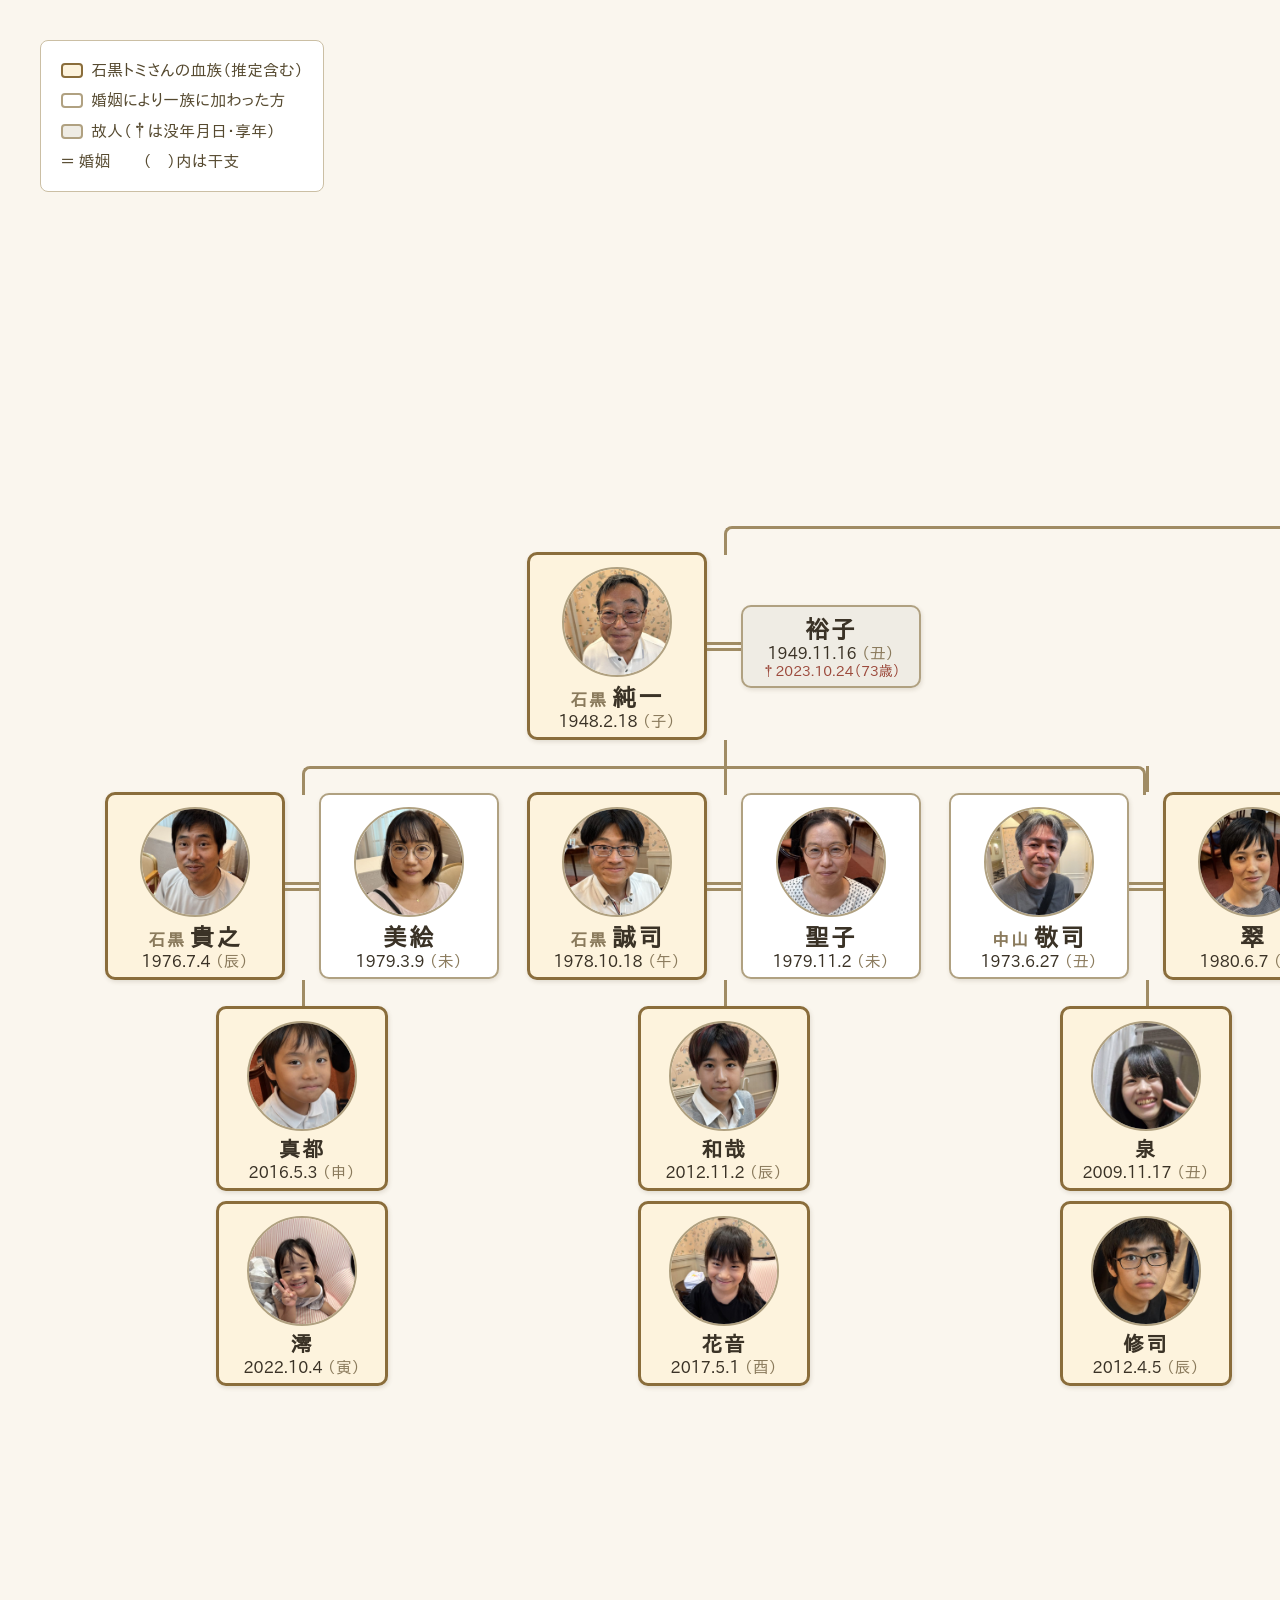
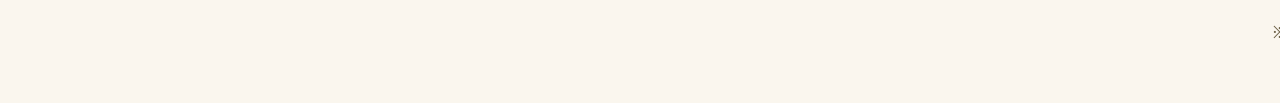
==== commit c309f074: "Reassign memorial photos: Shizuko and Kazuo; remove photo from Tomi Co-Authored-By: Claude Fable 5 <" ====
--- a/family-tree/family-tree.html
+++ b/family-tree/family-tree.html
@@ -4,7 +4,7 @@
 <meta charset="UTF-8">
 <title>家系図</title>
 <style>
-  @page { size: 3400px 1830px; margin: 0; }
+  @page { size: 3400px 1710px; margin: 0; }
   * { margin: 0; padding: 0; box-sizing: border-box; }
   body {
     font-family: "IPAPGothic", "IPAGothic", sans-serif;
@@ -205,7 +205,7 @@
 <ul>
 <li>
   <div class="person blood deceased">
-    <img class="photo" src="photos/tomi.jpg" alt=""><div class="name"><span class="sei">石黒</span>トミ</div>
+    <div class="name"><span class="sei">石黒</span>トミ</div>
     <div class="birth">1898.8.24 <span class="eto">（戌）</span></div>
     <div class="death">†1997.1.28（98歳）</div>
   </div>
@@ -213,6 +213,7 @@
   <li>
     <div class="couple">
       <div class="person blood deceased">
+        <img class="photo" src="photos/kazuo.jpg" alt="">
         <div class="name"><span class="sei">石黒</span>一雄</div>
         <div class="birth">1922.10.29 <span class="eto">（戌）</span></div>
         <div class="death">†2021.8.13（98歳）</div>
